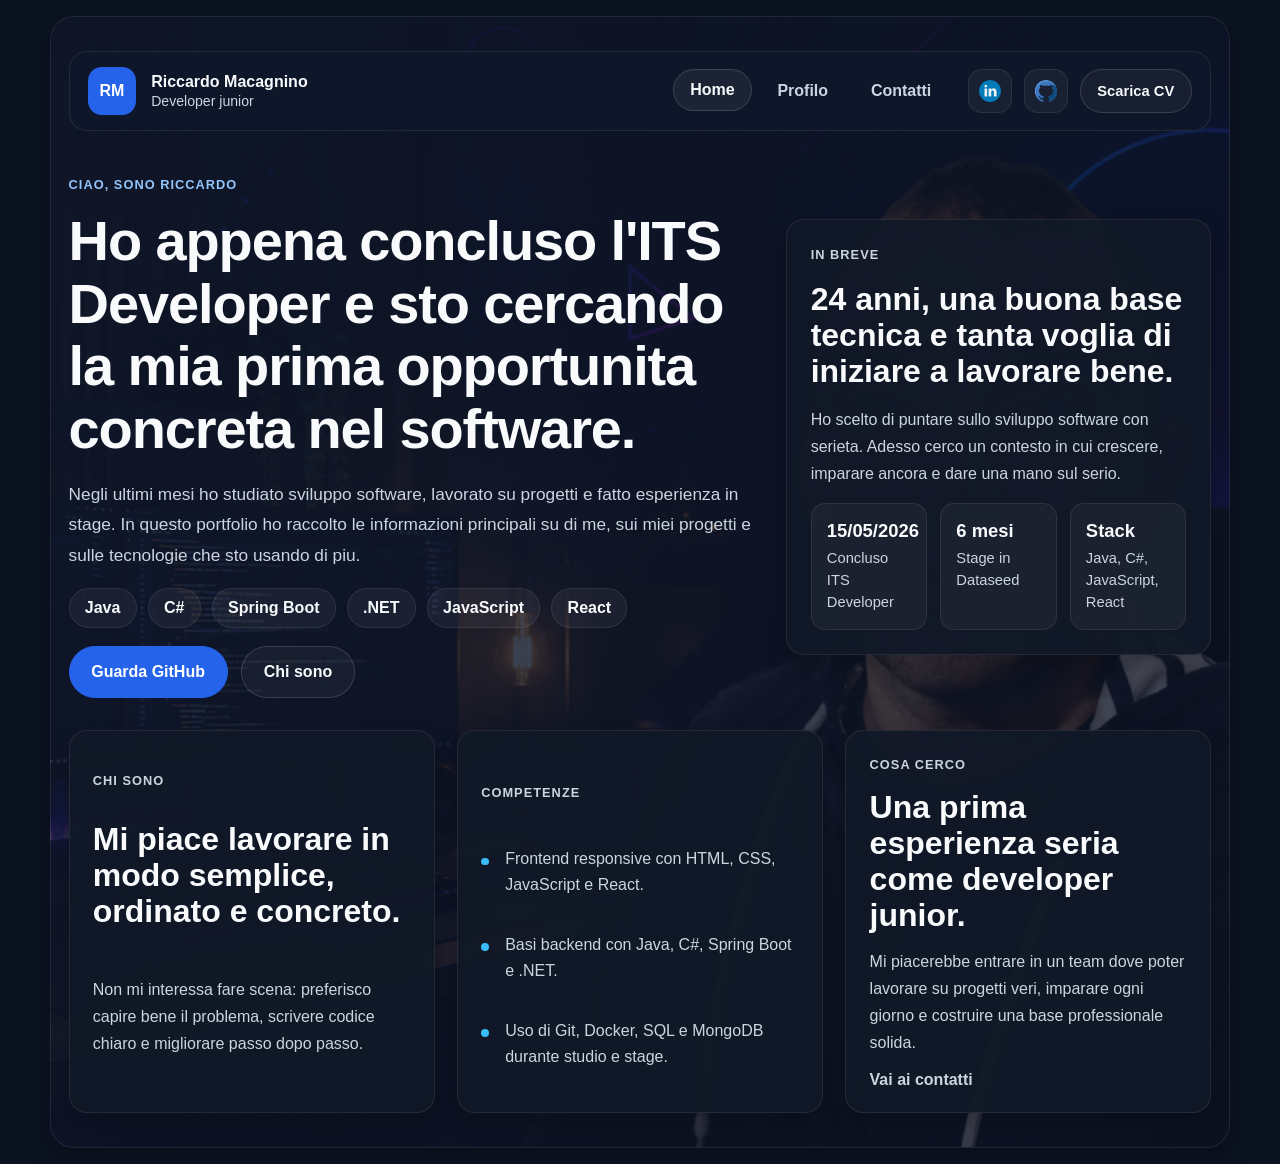
==== index.html @ 76b2b324 "portfolio-ricky" ====
<!DOCTYPE html>
<html lang="it">
<head>
    <meta charset="UTF-8">
    <meta name="viewport" content="width=device-width, initial-scale=1.0">
    <meta name="description" content="Portfolio di Riccardo Macagnino, junior software developer con focus su frontend, backend e crescita continua.">
    <title>Riccardo Macagnino | Portfolio</title>
    <link rel="stylesheet" href="./css/main.css">
</head>
<body>
    <main class="page-shell page-shell--home">
        <header class="site-header" data-site-header>
            <a class="brand" href="./index.html" aria-label="Vai alla home del portfolio">
                <span class="brand-mark">RM</span>
                <span class="brand-copy">
                    <strong>Riccardo Macagnino</strong>
                    <small>Developer junior</small>
                </span>
            </a>

            <button class="menu-toggle" type="button" aria-expanded="false" aria-controls="primary-nav-home" data-menu-toggle>
                <span></span>
                <span></span>
                <span></span>
                <span class="sr-only">Apri il menu di navigazione</span>
            </button>

            <div class="header-panel" data-nav-panel>
                <nav class="primary-nav" aria-label="Navigazione principale">
                    <ul id="primary-nav-home">
                        <li><a class="is-active" href="./index.html" aria-current="page">Home</a></li>
                        <li><a href="./about.html">Profilo</a></li>
                        <li><a href="./contact.html">Contatti</a></li>
                    </ul>
                </nav>

                <div class="header-actions">
                    <a class="icon-link" href="https://www.linkedin.com/in/riccardo-macagnino-44337b1b9/" target="_blank" rel="noopener" aria-label="Profilo LinkedIn">
                        <img src="./img/linkedin.ico" alt="">
                    </a>
                    <a class="icon-link" href="https://github.com/servergroup?tab=repositories" target="_blank" rel="noopener" aria-label="Repository GitHub">
                        <img src="./img/github.ico" alt="">
                    </a>
                    <a class="button button--ghost button--small" href="./pdf/RiccardoMacagninoCv.pdf" target="_blank" rel="noopener">Scarica CV</a>
                </div>
            </div>
        </header>

        <section class="hero hero--home" >
            <div class="hero-copy">
                <p class="eyebrow">Ciao, sono Riccardo</p>
                <h1>Ho appena concluso l'ITS Developer e sto cercando la mia prima opportunita concreta nel software.</h1>
                <p class="lead">
                    Negli ultimi mesi ho studiato sviluppo software, lavorato su progetti e fatto esperienza
                    in stage. In questo portfolio ho raccolto le informazioni principali su di me, sui miei
                    progetti e sulle tecnologie che sto usando di piu.
                </p>

                <div class="tag-row">
                    <span>Java</span>
                    <span>C#</span>
                    <span>Spring Boot</span>
                    <span>.NET</span>
                    <span>JavaScript</span>
                    <span>React</span>
                </div>

                <div class="cta-row">
                    <a class="button" href="https://github.com/servergroup?tab=repositories" target="_blank" rel="noopener">Guarda GitHub</a>
                    <a class="button button--ghost" href="./about.html">Chi sono</a>
                </div>
            </div>

            <aside class="spotlight-card">
                <p class="spotlight-label">In breve</p>
                <h2>24 anni, una buona base tecnica e tanta voglia di iniziare a lavorare bene.</h2>
                <p>
                    Ho scelto di puntare sullo sviluppo software con serieta. Adesso cerco un contesto
                    in cui crescere, imparare ancora e dare una mano sul serio.
                </p>

                <div class="metrics">
                    <div>
                        <strong>15/05/2026</strong>
                        <span>Concluso ITS Developer</span>
                    </div>
                    <div>
                        <strong>6 mesi</strong>
                        <span>Stage in Dataseed</span>
                    </div>
                    <div>
                        <strong>Stack</strong>
                        <span>Java, C#, JavaScript, React</span>
                    </div>
                </div>
            </aside>
        </section>

        <section class="feature-grid">
            <article class="panel">
                <p class="eyebrow">Chi sono</p>
                <h2>Mi piace lavorare in modo semplice, ordinato e concreto.</h2>
                <p>
                    Non mi interessa fare scena: preferisco capire bene il problema,
                    scrivere codice chiaro e migliorare passo dopo passo.
                </p>
            </article>

            <article class="panel">
                <p class="eyebrow">Competenze</p>
                <ul class="check-list">
                    <li>Frontend responsive con HTML, CSS, JavaScript e React.</li>
                    <li>Basi backend con Java, C#, Spring Boot e .NET.</li>
                    <li>Uso di Git, Docker, SQL e MongoDB durante studio e stage.</li>
                </ul>
            </article>

            <article class="panel">
                <p class="eyebrow">Cosa cerco</p>
                <h2>Una prima esperienza seria come developer junior.</h2>
                <p>
                    Mi piacerebbe entrare in un team dove poter lavorare su progetti veri,
                    imparare ogni giorno e costruire una base professionale solida.
                </p>
                <a class="text-link" href="./contact.html">Vai ai contatti</a>
            </article>
        </section>
    </main>

    <script src="./js/site.js"></script>
</body>
</html>
---- css/main.css ----
:root {
    --bg: #0f172a;
    --bg-soft: #162033;
    --panel: #162033;
    --panel-strong: #0f172a;
    --line: rgba(255, 255, 255, 0.08);
    --line-strong: rgba(255, 255, 255, 0.14);
    --text: #f8fafc;
    --muted: #cbd5e1;
    --accent: #2563eb;
    --accent-strong: #1d4ed8;
    --accent-soft: rgba(37, 99, 235, 0.14);
    --success: #38bdf8;
    --shadow: 0 10px 24px rgba(0, 0, 0, 0.18);
    --radius-xl: 24px;
    --radius-lg: 18px;
    --radius-md: 14px;
    --radius-sm: 10px;
    --max-width: 1180px;
}

*,
*::before,
*::after {
    box-sizing: border-box;
}

html {
    scroll-behavior: smooth;
}

body {
    margin: 0;
    min-height: 100vh;
    font-family: "Segoe UI", Tahoma, sans-serif;
    color: var(--text);
    background: #0b1220;
}

img {
    display: block;
    max-width: 100%;
}

a {
    color: inherit;
    text-decoration: none;
}

button {
    font: inherit;
}

.sr-only {
    position: absolute;
    width: 1px;
    height: 1px;
    padding: 0;
    margin: -1px;
    overflow: hidden;
    clip: rect(0, 0, 0, 0);
    white-space: nowrap;
    border: 0;
}

.page-shell {
    position: relative;
    width: min(calc(100% - 2rem), var(--max-width));
    margin: 1rem auto;
    padding: 1.1rem;
    min-height: calc(100vh - 2rem);
    border: 1px solid var(--line);
    border-radius: 24px;
    background: #111827;
    box-shadow: var(--shadow);
    overflow: hidden;
}

.page-shell::before,
.page-shell::after {
    content: none;
}

.page-shell > * {
    position: relative;
    z-index: 1;
}

.page-shell--home {
    background:
        linear-gradient(115deg, rgba(15, 23, 42, 0.9), rgba(15, 23, 42, 0.72)),
        url("../img/foto_portfolio.png") center/cover no-repeat;
}

.page-shell--inner {
    background:
        linear-gradient(180deg, rgba(15, 23, 42, 0.96), rgba(15, 23, 42, 0.96)),
        url("../img/foto_sfondo.png") center/cover no-repeat;
}

.site-header {
    position: sticky;
    top: 1rem;
    display: flex;
    align-items: center;
    justify-content: space-between;
    gap: 1rem;
    padding: 0.95rem 1.15rem;
    margin-bottom: 2.5rem;
    border: 1px solid var(--line);
    border-radius: 18px;
    background: rgba(15, 23, 42, 0.96);
}

.brand {
    display: inline-flex;
    align-items: center;
    gap: 0.95rem;
    min-width: 0;
}

.brand-mark {
    display: grid;
    place-items: center;
    width: 48px;
    height: 48px;
    border-radius: 14px;
    background: var(--accent);
    color: #ffffff;
    font-size: 1rem;
    font-weight: 700;
}

.brand-copy {
    display: grid;
    gap: 0.15rem;
}

.brand-copy strong {
    font-size: 1rem;
}

.brand-copy small {
    color: var(--muted);
    font-size: 0.88rem;
}

.menu-toggle {
    display: none;
    align-items: center;
    justify-content: center;
    gap: 0.25rem;
    flex-direction: column;
    width: 52px;
    height: 52px;
    border: 1px solid var(--line);
    border-radius: 12px;
    background: rgba(255, 255, 255, 0.04);
    color: var(--text);
    cursor: pointer;
}

.menu-toggle span {
    display: block;
    width: 20px;
    height: 2px;
    border-radius: 999px;
    background: var(--text);
    transition: transform 0.22s ease, opacity 0.22s ease;
}

.site-header.menu-open .menu-toggle span:nth-child(1) {
    transform: translateY(6px) rotate(45deg);
}

.site-header.menu-open .menu-toggle span:nth-child(2) {
    opacity: 0;
}

.site-header.menu-open .menu-toggle span:nth-child(3) {
    transform: translateY(-6px) rotate(-45deg);
}

.header-panel {
    display: flex;
    align-items: center;
    gap: 1.2rem;
    margin-left: auto;
}

.primary-nav ul,
.tag-row,
.cta-row,
.header-actions,
.metrics,
.skill-cloud,
.contact-methods,
.check-list,
.feature-grid,
.content-grid,
.cert-grid {
    list-style: none;
    padding: 0;
    margin: 0;
}

.primary-nav ul {
    display: flex;
    align-items: center;
    gap: 0.55rem;
}

.primary-nav a {
    display: inline-flex;
    align-items: center;
    min-height: 42px;
    padding: 0.65rem 1rem;
    border: 1px solid transparent;
    border-radius: 999px;
    color: var(--muted);
    font-weight: 700;
    transition: background-color 0.22s ease, border-color 0.22s ease, color 0.22s ease, transform 0.22s ease;
}

.primary-nav a:hover,
.primary-nav a:focus-visible,
.primary-nav a.is-active {
    color: var(--text);
    border-color: var(--line-strong);
    background: rgba(255, 255, 255, 0.06);
    transform: translateY(-1px);
}

.header-actions {
    display: flex;
    align-items: center;
    gap: 0.75rem;
}

.icon-link {
    display: inline-flex;
    align-items: center;
    justify-content: center;
    width: 44px;
    height: 44px;
    border: 1px solid var(--line);
    border-radius: 14px;
    background: rgba(255, 255, 255, 0.045);
    transition: transform 0.22s ease, border-color 0.22s ease, background-color 0.22s ease;
}

.icon-link:hover,
.icon-link:focus-visible {
    transform: translateY(-2px);
    border-color: var(--line-strong);
    background: rgba(255, 255, 255, 0.08);
}

.icon-link img {
    width: 22px;
    height: 22px;
    object-fit: contain;
}

.button,
.button--ghost,
.text-link {
    transition: transform 0.22s ease, box-shadow 0.22s ease, border-color 0.22s ease, background-color 0.22s ease;
}

.button,
.button--ghost {
    display: inline-flex;
    align-items: center;
    justify-content: center;
    min-height: 52px;
    padding: 0.85rem 1.35rem;
    border-radius: 999px;
    font-weight: 800;
    text-align: center;
}

.button {
    border: 1px solid var(--accent);
    background: var(--accent);
    color: #ffffff;
}

.button:hover,
.button:focus-visible {
    transform: translateY(-2px);
    background: var(--accent-strong);
}

.button--ghost {
    border: 1px solid var(--line-strong);
    background: rgba(255, 255, 255, 0.04);
    color: var(--text);
}

.button--ghost:hover,
.button--ghost:focus-visible {
    transform: translateY(-2px);
    background: rgba(255, 255, 255, 0.08);
}

.button--small {
    min-height: 44px;
    padding: 0.72rem 1.05rem;
    font-size: 0.92rem;
}

.hero,
.feature-grid,
.content-grid,
.contact-grid {
    display: grid;
    gap: 1.4rem;
}

.hero {
    grid-template-columns: minmax(0, 1.55fr) minmax(320px, 0.95fr);
    align-items: center;
    padding: 1.35rem 0 2rem;
}

.hero-copy {
    display: grid;
    gap: 1.15rem;
    max-width: 760px;
}

.eyebrow,
.spotlight-label {
    display: inline-flex;
    align-items: center;
    gap: 0.45rem;
    margin: 0;
    color: #93c5fd;
    font-size: 0.8rem;
    font-weight: 800;
    letter-spacing: 0.08em;
    text-transform: uppercase;
}

.hero h1 {
    margin: 0;
    font-size: clamp(2.1rem, 4.5vw, 3.5rem);
    line-height: 1.12;
    letter-spacing: -0.02em;
}

.lead,
.panel p,
.timeline-item p,
.cert-preview-copy p,
.spotlight-card p,
.contact-item span,
.brand-copy small,
.text-link {
    color: var(--muted);
}

.lead {
    margin: 0;
    font-size: 1.08rem;
    line-height: 1.75;
}

.tag-row {
    display: flex;
    flex-wrap: wrap;
    gap: 0.7rem;
}

.tag-row span,
.skill-cloud span {
    display: inline-flex;
    align-items: center;
    justify-content: center;
    min-height: 38px;
    padding: 0.6rem 0.95rem;
    border: 1px solid var(--line);
    border-radius: 999px;
    background: rgba(255, 255, 255, 0.05);
    color: var(--text);
    font-weight: 700;
}

.cta-row {
    display: flex;
    flex-wrap: wrap;
    gap: 0.85rem;
}

.spotlight-card,
.panel,
.portrait-card,
.cert-preview,
.contact-item {
    border: 1px solid var(--line);
    border-radius: var(--radius-lg);
    background: rgba(17, 24, 39, 0.96);
    box-shadow: var(--shadow);
}

.spotlight-card {
    display: grid;
    gap: 1rem;
    padding: 1.5rem;
}

.spotlight-card h2,
.panel h2,
.section-heading h2 {
    margin: 0;
    font-size: clamp(1.45rem, 3vw, 2rem);
    line-height: 1.12;
}

.spotlight-card p {
    margin: 0;
    line-height: 1.7;
}

.metrics {
    display: grid;
    grid-template-columns: repeat(3, minmax(0, 1fr));
    gap: 0.8rem;
}

.metrics div {
    padding: 1rem 0.95rem;
    border: 1px solid var(--line);
    border-radius: 14px;
    background: rgba(255, 255, 255, 0.045);
}

.metrics strong {
    display: block;
    margin-bottom: 0.3rem;
    font-size: 1.15rem;
    color: var(--text);
}

.metrics span {
    color: var(--muted);
    font-size: 0.92rem;
    line-height: 1.5;
}

.feature-grid {
    grid-template-columns: repeat(3, minmax(0, 1fr));
    padding-bottom: 1rem;
}

.panel {
    display: grid;
    gap: 0.9rem;
    padding: 1.45rem;
}

.panel p {
    margin: 0;
    line-height: 1.7;
}

.check-list {
    display: grid;
    gap: 0.9rem;
}

.check-list li {
    position: relative;
    padding-left: 1.5rem;
    color: var(--muted);
    line-height: 1.65;
}

.check-list li::before {
    content: "";
    position: absolute;
    top: 0.72rem;
    left: 0;
    width: 0.48rem;
    height: 0.48rem;
    border-radius: 999px;
    background: var(--success);
}

.text-link {
    display: inline-flex;
    align-items: center;
    gap: 0.35rem;
    font-weight: 700;
}

.text-link:hover,
.text-link:focus-visible {
    transform: translateX(2px);
    color: var(--text);
}

.hero--profile {
    grid-template-columns: minmax(260px, 0.75fr) minmax(0, 1.3fr);
}

.portrait-card {
    padding: 0.85rem;
}

.portrait-card img {
    width: 100%;
    height: 100%;
    min-height: 360px;
    border-radius: 16px;
    object-fit: cover;
    object-position: center top;
}

.content-grid {
    grid-template-columns: repeat(2, minmax(0, 1fr));
    margin-top: 1rem;
}

.timeline {
    display: grid;
    gap: 1rem;
}

.timeline-item {
    display: grid;
    grid-template-columns: 112px minmax(0, 1fr);
    gap: 1rem;
    padding: 1rem;
    border: 1px solid var(--line);
    border-radius: var(--radius-md);
    background: rgba(255, 255, 255, 0.035);
}

.timeline-year {
    display: inline-flex;
    align-items: center;
    justify-content: center;
    height: fit-content;
    padding: 0.5rem 0.8rem;
    border-radius: 999px;
    background: var(--accent-soft);
    color: var(--text);
    font-size: 0.92rem;
    font-weight: 800;
}

.timeline-item h3,
.cert-preview-copy h3,
.info-block h3,
.contact-item strong {
    margin: 0 0 0.35rem;
    font-size: 1.04rem;
}

.timeline-item p {
    margin: 0;
    line-height: 1.65;
}

.skill-cloud {
    display: flex;
    flex-wrap: wrap;
    gap: 0.7rem;
}

.info-block {
    padding-top: 0.35rem;
    border-top: 1px solid var(--line);
}

.panel--full {
    margin-top: 1.4rem;
}

.section-heading {
    display: flex;
    align-items: flex-start;
    justify-content: space-between;
    gap: 1rem;
    margin-bottom: 1.35rem;
}

.section-heading div {
    display: grid;
    gap: 0.55rem;
}

.cert-gallery {
    display: grid;
    grid-template-columns: minmax(0, 1.1fr) minmax(320px, 0.9fr);
    gap: 1.25rem;
    align-items: start;
}

.cert-preview {
    position: sticky;
    top: 7.1rem;
    padding: 1rem;
    overflow: hidden;
}

#schermo {
    width: 100%;
    min-height: 380px;
    border-radius: 16px;
    object-fit: cover;
    border: 1px solid var(--line);
    background: rgba(255, 255, 255, 0.03);
}

.cert-preview-copy {
    display: grid;
    gap: 0.85rem;
    padding: 1.05rem 0.2rem 0.1rem;
}

.cert-preview-copy p {
    margin: 0;
    line-height: 1.65;
}

.cert-grid {
    display: grid;
    grid-template-columns: repeat(2, minmax(0, 1fr));
    gap: 0.95rem;
}

.cert-thumb {
    display: grid;
    gap: 0.85rem;
    padding: 0.85rem;
    border: 1px solid var(--line);
    border-radius: 16px;
    background: rgba(255, 255, 255, 0.04);
    color: var(--text);
    text-align: left;
    cursor: pointer;
    transition: transform 0.22s ease, border-color 0.22s ease, background-color 0.22s ease;
}

.cert-thumb:hover,
.cert-thumb:focus-visible,
.cert-thumb.is-active {
    transform: translateY(-2px);
    border-color: rgba(37, 99, 235, 0.45);
    background: rgba(37, 99, 235, 0.12);
}

.cert-thumb img {
    width: 100%;
    aspect-ratio: 1 / 1;
    border-radius: 12px;
    object-fit: cover;
}

.cert-thumb span {
    font-weight: 700;
}

.hero--contact {
    grid-template-columns: minmax(0, 1.35fr) minmax(320px, 0.9fr);
}

.contact-grid {
    grid-template-columns: repeat(2, minmax(0, 1fr));
}

.contact-methods {
    display: grid;
    gap: 0.9rem;
}

.contact-item {
    display: flex;
    align-items: center;
    gap: 1rem;
    padding: 1rem 1.05rem;
    transition: transform 0.22s ease, border-color 0.22s ease, background-color 0.22s ease;
}

.contact-item:hover,
.contact-item:focus-visible {
    transform: translateY(-2px);
    border-color: rgba(37, 99, 235, 0.4);
    background: rgba(255, 255, 255, 0.075);
}

.contact-item img {
    width: 28px;
    height: 28px;
    object-fit: contain;
}

.contact-item div {
    min-width: 0;
}

.contact-item strong {
    display: block;
}

.contact-item span {
    display: block;
    line-height: 1.55;
    word-break: break-word;
}

@media (max-width: 1024px) {
    .hero,
    .hero--profile,
    .hero--contact,
    .feature-grid,
    .content-grid,
    .contact-grid,
    .cert-gallery {
        grid-template-columns: 1fr;
    }

    .metrics {
        grid-template-columns: repeat(3, minmax(0, 1fr));
    }

    .cert-preview {
        position: static;
    }
}

@media (max-width: 860px) {
    .page-shell {
        width: min(calc(100% - 1rem), var(--max-width));
        min-height: calc(100vh - 1rem);
        margin: 0.5rem auto;
        padding: 0.8rem;
        border-radius: 18px;
    }

    .site-header {
        top: 0.65rem;
        align-items: center;
        padding: 0.85rem 0.95rem;
        margin-bottom: 2rem;
    }

    .hero {
        gap: 1.1rem;
        padding-top: 0.4rem;
    }

    .hero h1 {
        font-size: clamp(2.15rem, 9vw, 3.25rem);
    }

    .lead {
        font-size: 1rem;
    }

    .section-heading {
        flex-direction: column;
    }

    .cert-grid {
        grid-template-columns: 1fr 1fr;
    }

    #schermo {
        min-height: 280px;
    }
}

@media (max-width: 768px) {
    .site-header {
        flex-wrap: wrap;
        align-items: center;
        row-gap: 0.75rem;
    }

    .brand {
        max-width: calc(100% - 64px);
    }

    .menu-toggle {
        display: inline-flex;
        margin-left: auto;
        flex-shrink: 0;
    }

    .header-panel {
        position: static;
        display: none;
        flex-direction: column;
        align-items: stretch;
        gap: 1rem;
        width: 100%;
        flex-basis: 100%;
        margin-left: 0;
        margin-top: 0.5rem;
        padding: 1rem;
        border: 1px solid var(--line);
        border-radius: 16px;
        background: rgba(15, 23, 42, 0.98);
        box-shadow: var(--shadow);
    }

    .header-panel.is-open {
        display: flex;
    }

    .primary-nav ul {
        flex-direction: column;
        align-items: stretch;
        gap: 0.5rem;
    }

    .primary-nav a {
        justify-content: center;
        width: 100%;
    }

    .header-actions {
        justify-content: center;
        flex-wrap: wrap;
    }

    .header-actions .button--small {
        width: 100%;
    }
}

@media (max-width: 640px) {
    .brand-mark {
        width: 46px;
        height: 46px;
        border-radius: 12px;
    }

    .brand-copy strong {
        font-size: 0.96rem;
    }

    .brand-copy small {
        font-size: 0.82rem;
    }

    .button,
    .button--ghost {
        width: 100%;
    }

    .cta-row {
        grid-template-columns: 1fr;
    }

    .cta-row .button,
    .cta-row .button--ghost {
        width: 100%;
    }

    .hero{
        margin-top:20px;
    }

    .metrics,
    .cert-grid,
    .contact-grid {
        grid-template-columns: 1fr;
    }

    .timeline-item {
        grid-template-columns: 1fr;
    }

    .timeline-year {
        justify-self: start;
    }

    .portrait-card img {
        min-height: 280px;
    }

    .panel,
    .spotlight-card,
    .cert-preview,
    .contact-item {
        border-radius: 20px;
    }

    #schermo {
        min-height: 220px;
    }
}
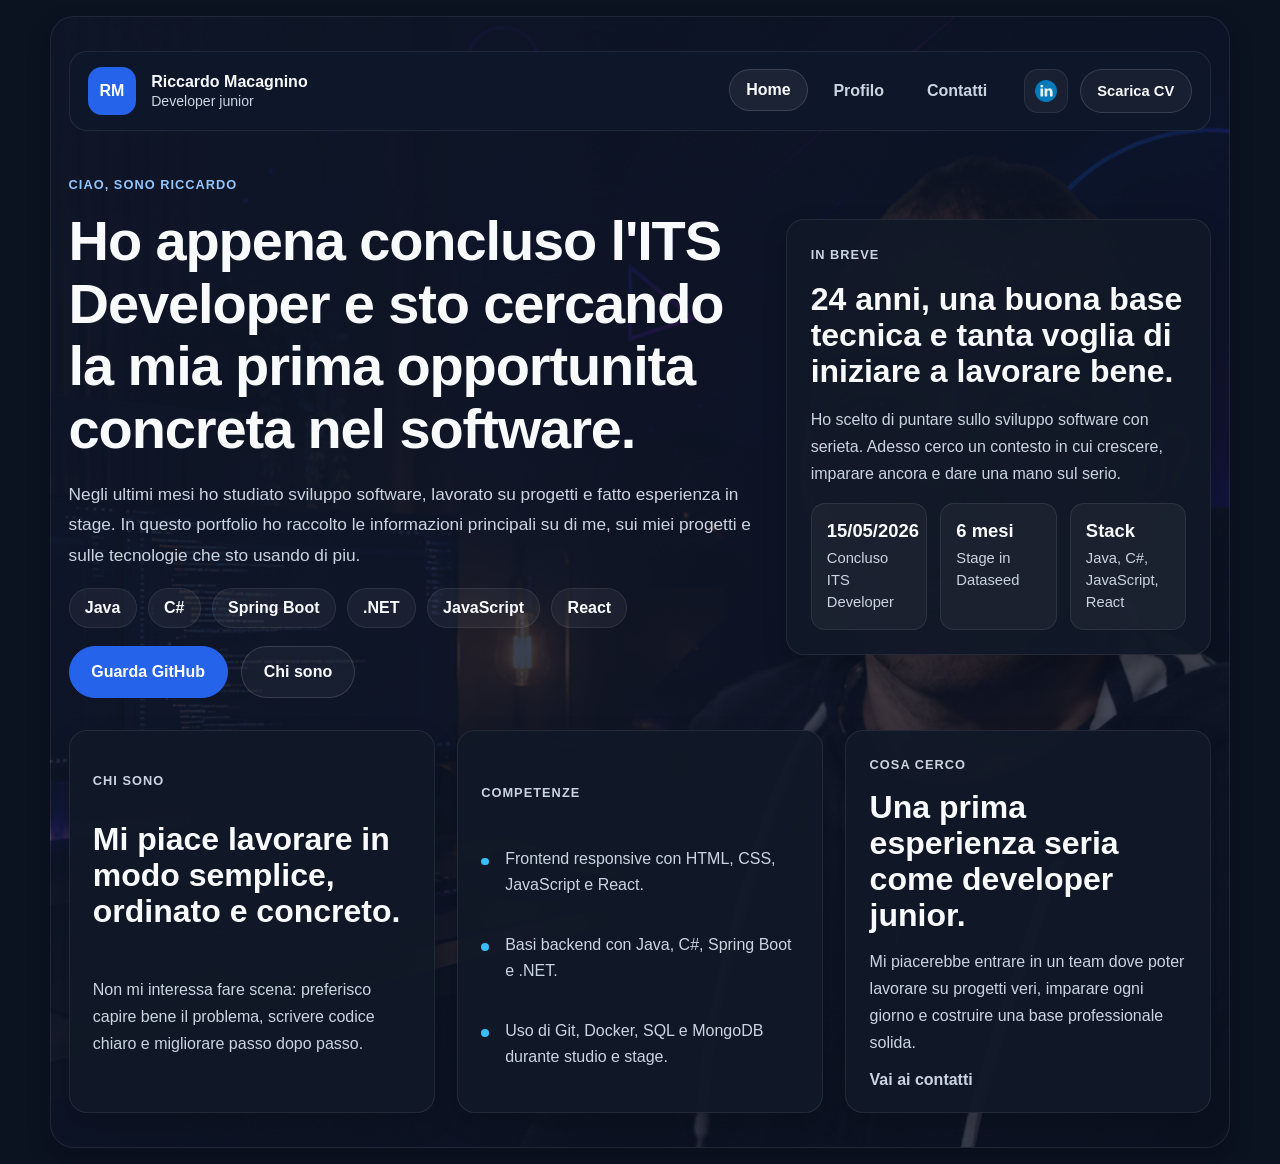
==== commit 5f2aa159: "portfolio-ricky" ====
--- a/index.html
+++ b/index.html
@@ -38,8 +38,7 @@
                     <a class="icon-link" href="https://www.linkedin.com/in/riccardo-macagnino-44337b1b9/" target="_blank" rel="noopener" aria-label="Profilo LinkedIn">
                         <img src="./img/linkedin.ico" alt="">
                     </a>
-                    <a class="icon-link" href="https://github.com/servergroup?tab=repositories" target="_blank" rel="noopener" aria-label="Repository GitHub">
-                        <img src="./img/github.ico" alt="">
+                   
                     </a>
                     <a class="button button--ghost button--small" href="./pdf/RiccardoMacagninoCv.pdf" target="_blank" rel="noopener">Scarica CV</a>
                 </div>
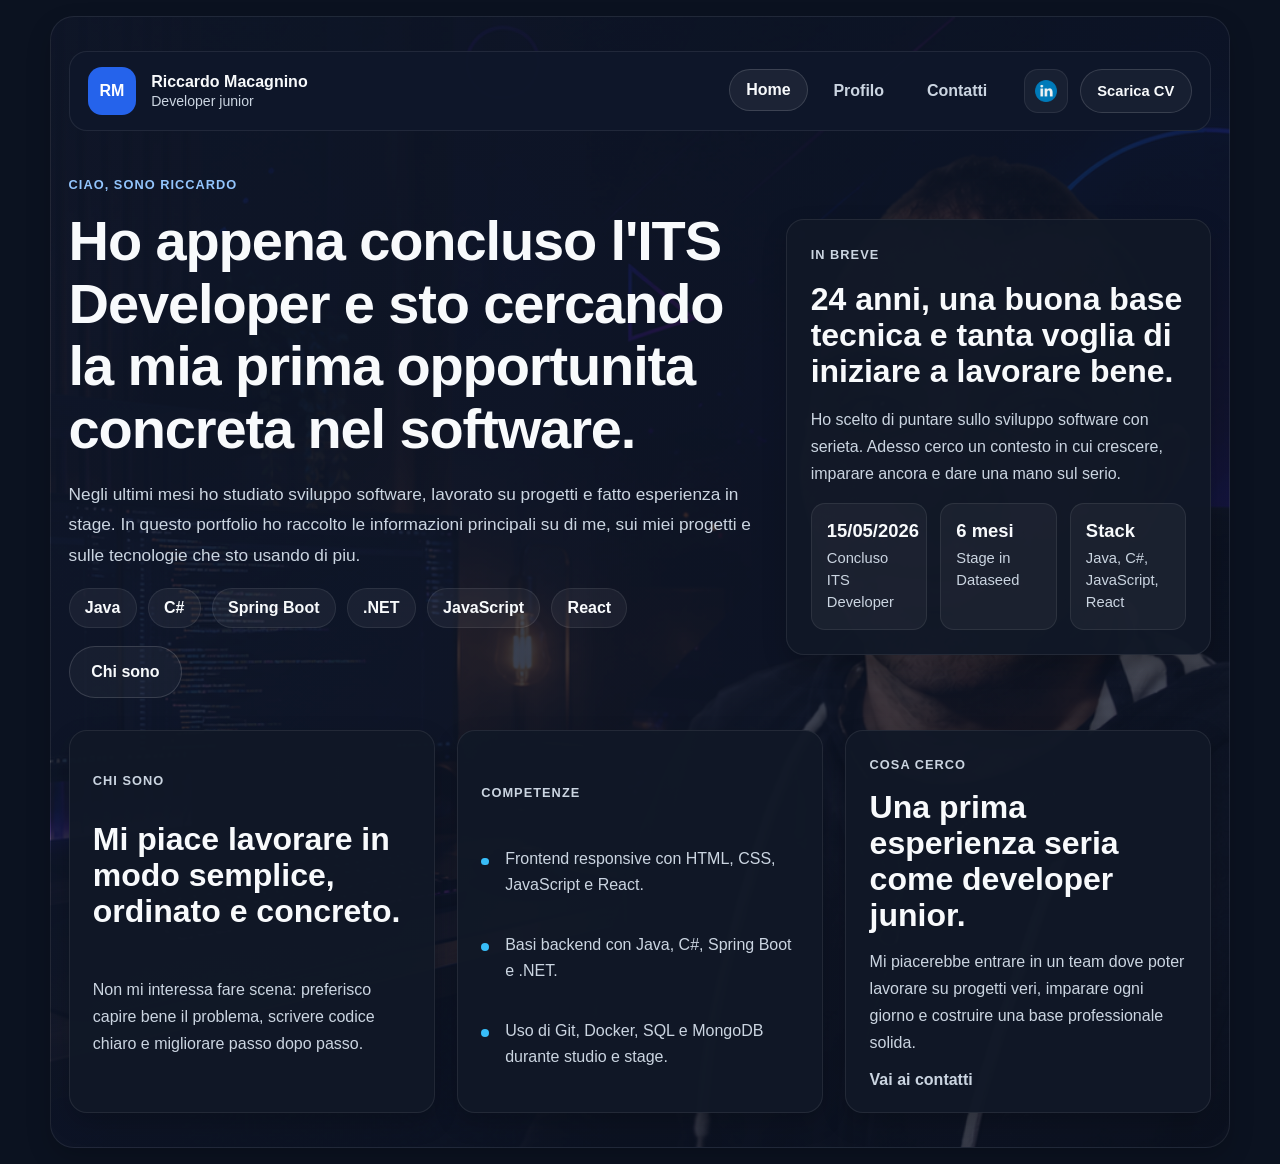
==== commit 37dc6332: "modifiche" ====
--- a/index.html
+++ b/index.html
@@ -65,7 +65,7 @@
                 </div>
 
                 <div class="cta-row">
-                    <a class="button" href="https://github.com/servergroup?tab=repositories" target="_blank" rel="noopener">Guarda GitHub</a>
+                   
                     <a class="button button--ghost" href="./about.html">Chi sono</a>
                 </div>
             </div>
